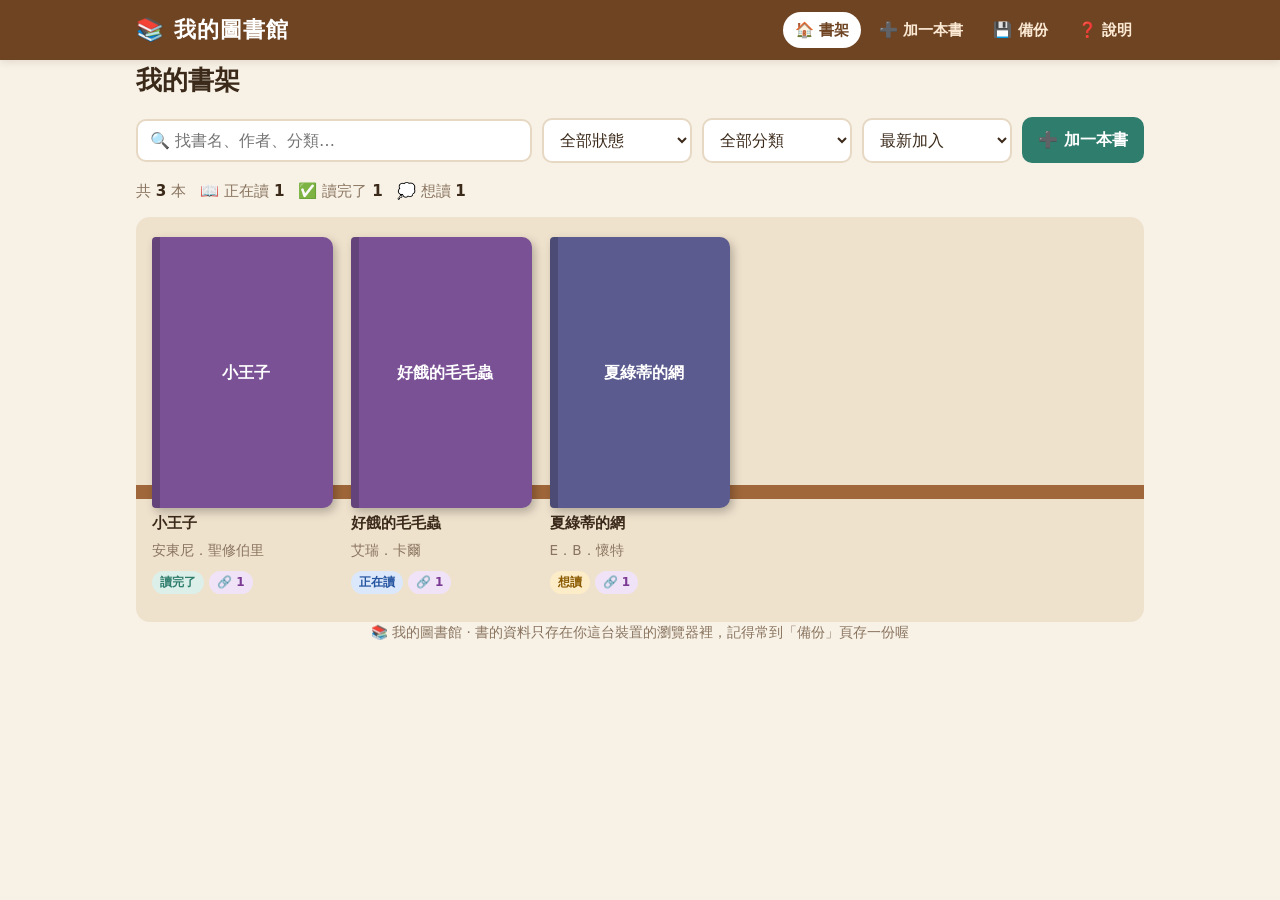
==== index.html @ d6ab2189 "我的圖書館：書架、加書（含多個連結）、書的頁面、備份、說明 Co-Authored-By: Claude Opus 5.5 <noreply@anthropic.com>" ====
<!doctype html>
<html lang="zh-Hant">
<head>
<meta charset="utf-8">
<meta name="viewport" content="width=device-width, initial-scale=1">
<title>我的圖書館</title>
<link rel="icon" href="data:image/svg+xml,<svg xmlns=%22http://www.w3.org/2000/svg%22 viewBox=%220 0 100 100%22><text y=%22.9em%22 font-size=%2290%22>📚</text></svg>">
<link rel="stylesheet" href="assets/style.css?v=1">
<script src="assets/app.js?v=1"></script>
</head>
<body>
<header class="top"><div class="wrap">
  <a class="logo" href="index.html">📚 我的圖書館</a>
  <nav class="tabs">
    <a href="index.html">🏠 書架</a>
    <a href="add.html">➕ 加一本書</a>
    <a href="backup.html">💾 備份</a>
    <a href="about.html">❓ 說明</a>
  </nav>
</div></header>
<main class="wrap">
  <h1>我的書架</h1>
  <div class="toolbar">
    <input id="q" type="search" placeholder="🔍 找書名、作者、分類…" aria-label="搜尋">
    <select id="fStatus" aria-label="閱讀狀態">
      <option value="">全部狀態</option>
      <option value="want">想讀</option>
      <option value="reading">正在讀</option>
      <option value="done">讀完了</option>
    </select>
    <select id="fCat" aria-label="分類"><option value="">全部分類</option></select>
    <select id="sort" aria-label="排序">
      <option value="new">最新加入</option>
      <option value="title">書名</option>
      <option value="rating">評分高到低</option>
    </select>
    <a class="btn" href="add.html">➕ 加一本書</a>
  </div>
  <div class="stats" id="stats"></div>
  <div id="shelf"></div>

<script>
const books = loadBooks();
const $ = id => document.getElementById(id);

const cats = [...new Set(books.map(b => b.category).filter(Boolean))].sort();
$('fCat').innerHTML += cats.map(c => `<option>${esc(c)}</option>`).join('');

function render() {
  const q = $('q').value.trim().toLowerCase();
  const st = $('fStatus').value, cat = $('fCat').value, sort = $('sort').value;
  let list = books.filter(b =>
    (!st || b.status === st) && (!cat || b.category === cat) &&
    (!q || [b.title, b.author, b.category, b.notes].join(' ').toLowerCase().includes(q)));
  if (sort === 'title') list.sort((a, b) => a.title.localeCompare(b.title, 'zh-Hant'));
  else if (sort === 'rating') list.sort((a, b) => (b.rating || 0) - (a.rating || 0));
  else list.sort((a, b) => (b.added || 0) - (a.added || 0));

  const count = s => books.filter(b => b.status === s).length;
  $('stats').innerHTML = `<span>共 <b>${books.length}</b> 本</span>
    <span>📖 正在讀 <b>${count('reading')}</b></span>
    <span>✅ 讀完了 <b>${count('done')}</b></span>
    <span>💭 想讀 <b>${count('want')}</b></span>`;

  if (!books.length) {
    $('shelf').innerHTML = `<div class="card empty"><div class="big">📭</div>
      <p>書架還是空的，來放第一本書吧！</p><a class="btn" href="add.html">➕ 加一本書</a></div>`;
    return;
  }
  if (!list.length) {
    $('shelf').innerHTML = `<div class="card empty"><div class="big">🔎</div><p>找不到符合的書。</p></div>`;
    return;
  }
  $('shelf').innerHTML = '<div class="shelf">' + list.map(b => `
    <a class="book" href="book.html?id=${encodeURIComponent(b.id)}">
      ${coverHtml(b)}
      <span class="t">${esc(b.title)}</span>
      ${b.author ? `<span class="a">${esc(b.author)}</span>` : ''}
      <span>${STATUS[b.status] ? `<span class="badge s-${b.status}">${STATUS[b.status]}</span>` : ''}
        ${(b.links || []).length ? `<span class="badge link">🔗 ${b.links.length}</span>` : ''}</span>
    </a>`).join('') + '</div>';
}
['q', 'fStatus', 'fCat', 'sort'].forEach(id => $(id).addEventListener('input', render));
render();
</script>
</main>
<footer>📚 我的圖書館 · 書的資料只存在你這台裝置的瀏覽器裡，記得常到「備份」頁存一份喔</footer>
</body>
</html>
---- assets/style.css ----
:root {
  --bg: #f7f1e6;
  --paper: #fffaf1;
  --ink: #3b2a1a;
  --muted: #8a7560;
  --wood: #a0673a;
  --wood-dark: #6e4423;
  --accent: #2f7d6d;
  --accent-soft: #dcefe9;
  --danger: #b4442f;
  --line: #e6d8c3;
  --shadow: 0 2px 8px rgba(80, 50, 20, .12);
}
* { box-sizing: border-box; }
body {
  margin: 0;
  background: var(--bg);
  color: var(--ink);
  font-family: "Noto Sans TC", "Microsoft JhengHei", system-ui, sans-serif;
  line-height: 1.6;
}
a { color: var(--accent); }
.wrap { max-width: 1040px; margin: 0 auto; padding: 0 16px; }

/* header */
header.top {
  background: var(--wood-dark);
  color: #fff;
  box-shadow: var(--shadow);
}
header.top .wrap {
  display: flex; align-items: center; justify-content: space-between;
  flex-wrap: wrap; gap: 8px; padding-top: 12px; padding-bottom: 12px;
}
.logo { font-size: 1.4rem; font-weight: 800; color: #fff; text-decoration: none; letter-spacing: 1px; }
nav.tabs { display: flex; gap: 6px; flex-wrap: wrap; }
nav.tabs a {
  color: #fbe9d4; text-decoration: none; padding: 6px 12px; border-radius: 999px;
  font-weight: 600; font-size: .95rem;
}
nav.tabs a:hover { background: rgba(255,255,255,.12); }
nav.tabs a.on { background: #fff; color: var(--wood-dark); }

main { padding: 24px 0 48px; }
h1 { font-size: 1.6rem; margin: 0 0 16px; }
.muted { color: var(--muted); }

/* buttons & forms */
.btn {
  display: inline-flex; align-items: center; gap: 6px;
  border: none; border-radius: 10px; padding: 10px 16px; font-size: 1rem;
  font-weight: 700; cursor: pointer; text-decoration: none;
  background: var(--accent); color: #fff; font-family: inherit;
}
.btn:hover { filter: brightness(1.08); }
.btn.ghost { background: transparent; color: var(--accent); border: 2px solid var(--accent); }
.btn.danger { background: var(--danger); }
.btn.small { padding: 6px 10px; font-size: .9rem; }

input, select, textarea {
  width: 100%; padding: 10px 12px; font-size: 1rem; font-family: inherit;
  border: 2px solid var(--line); border-radius: 10px; background: #fff; color: var(--ink);
}
input:focus, select:focus, textarea:focus { outline: none; border-color: var(--accent); }
label { font-weight: 700; display: block; margin-bottom: 4px; }
.field { margin-bottom: 16px; }
.row { display: grid; grid-template-columns: 1fr 1fr; gap: 16px; }
@media (max-width: 640px) { .row { grid-template-columns: 1fr; } }
.req { color: var(--danger); }

.card {
  background: var(--paper); border: 1px solid var(--line); border-radius: 14px;
  padding: 20px; box-shadow: var(--shadow);
}

/* toolbar */
.toolbar { display: flex; flex-wrap: wrap; gap: 10px; margin-bottom: 16px; align-items: center; }
.toolbar input { flex: 1 1 220px; width: auto; }
.toolbar select { flex: 0 1 150px; width: auto; }
.stats { display: flex; gap: 14px; flex-wrap: wrap; margin-bottom: 14px; color: var(--muted); font-size: .95rem; }
.stats b { color: var(--ink); }

/* shelf */
.shelf {
  display: grid; grid-template-columns: repeat(auto-fill, minmax(150px, 1fr)); gap: 22px 18px;
  padding: 20px 16px 28px; border-radius: 14px;
  background:
    repeating-linear-gradient(to bottom, transparent 0, transparent 268px, var(--wood) 268px, var(--wood) 282px),
    #efe2cd;
}
.book {
  text-decoration: none; color: var(--ink); display: flex; flex-direction: column; gap: 6px;
  transition: transform .15s;
}
.book:hover { transform: translateY(-4px); }
.cover {
  aspect-ratio: 2 / 3; border-radius: 4px 10px 10px 4px; overflow: hidden; position: relative;
  box-shadow: 3px 4px 10px rgba(0,0,0,.25); display: flex; align-items: center; justify-content: center;
  text-align: center; padding: 12px; color: #fff; font-weight: 800; font-size: 1rem;
  border-left: 8px solid rgba(0,0,0,.18);
}
.cover img { position: absolute; inset: 0; width: 100%; height: 100%; object-fit: cover; }
.book .t { font-weight: 700; font-size: .95rem; line-height: 1.3; }
.book .a { font-size: .85rem; color: var(--muted); }
.badge {
  display: inline-block; font-size: .75rem; padding: 2px 8px; border-radius: 999px;
  background: var(--accent-soft); color: var(--accent); font-weight: 700;
}
.badge.s-want { background: #fdecc8; color: #8a5a00; }
.badge.s-reading { background: #dbe8fb; color: #2554a0; }
.badge.s-done { background: var(--accent-soft); color: var(--accent); }
.badge.link { background: #f1e3f7; color: #7a3a93; }

.empty { text-align: center; padding: 48px 16px; }
.empty .big { font-size: 3rem; }

/* detail */
.detail { display: grid; grid-template-columns: 220px 1fr; gap: 28px; }
@media (max-width: 640px) { .detail { grid-template-columns: 1fr; } .detail .cover { max-width: 200px; } }
.meta { display: flex; flex-wrap: wrap; gap: 8px; margin: 8px 0 16px; }
.stars { color: #e3a21a; font-size: 1.2rem; letter-spacing: 2px; }
.links { list-style: none; padding: 0; margin: 0 0 16px; display: grid; gap: 8px; }
.links a {
  display: flex; align-items: center; gap: 10px; padding: 10px 14px; border-radius: 10px;
  background: #fff; border: 2px solid var(--line); text-decoration: none; font-weight: 700;
  word-break: break-all;
}
.links a:hover { border-color: var(--accent); }
.links small { color: var(--muted); font-weight: 400; display: block; }
.notes { white-space: pre-wrap; background: #fff; border-radius: 10px; padding: 14px; border: 1px dashed var(--line); }
.actions { display: flex; gap: 10px; flex-wrap: wrap; margin-top: 20px; }

/* link editor */
.link-row { display: grid; grid-template-columns: 1fr 2fr auto; gap: 8px; margin-bottom: 8px; }
@media (max-width: 640px) { .link-row { grid-template-columns: 1fr; } }
.star-pick button {
  background: none; border: none; font-size: 1.8rem; cursor: pointer; color: #d8c8b0; padding: 0 2px;
}
.star-pick button.on { color: #e3a21a; }

.toast {
  position: fixed; left: 50%; bottom: 24px; transform: translateX(-50%);
  background: var(--ink); color: #fff; padding: 10px 18px; border-radius: 999px;
  box-shadow: var(--shadow); opacity: 0; transition: opacity .25s; pointer-events: none;
}
.toast.show { opacity: 1; }
footer { text-align: center; color: var(--muted); font-size: .85rem; padding: 0 16px 32px; }
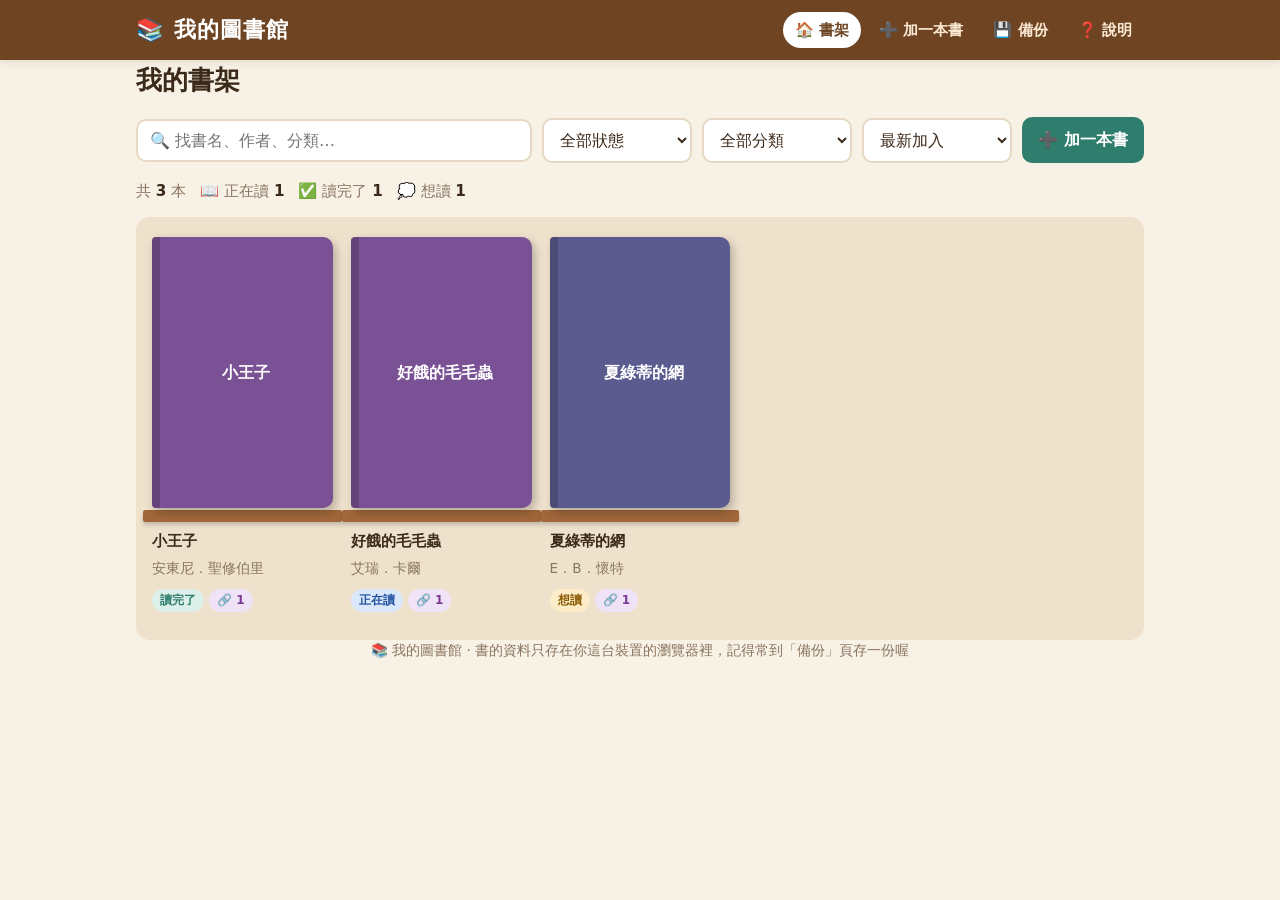
==== commit cd81c4e7: "修正：書架層板位置、中文網址顯示、編輯頁選單與提示 Co-Authored-By: Claude Opus 5.5 <noreply@anthropic.com>" ====
--- a/index.html
+++ b/index.html
@@ -5,8 +5,8 @@
 <meta name="viewport" content="width=device-width, initial-scale=1">
 <title>我的圖書館</title>
 <link rel="icon" href="data:image/svg+xml,<svg xmlns=%22http://www.w3.org/2000/svg%22 viewBox=%220 0 100 100%22><text y=%22.9em%22 font-size=%2290%22>📚</text></svg>">
-<link rel="stylesheet" href="assets/style.css?v=1">
-<script src="assets/app.js?v=1"></script>
+<link rel="stylesheet" href="assets/style.css?v=2">
+<script src="assets/app.js?v=2"></script>
 </head>
 <body>
 <header class="top"><div class="wrap">
@@ -74,6 +74,7 @@
   $('shelf').innerHTML = '<div class="shelf">' + list.map(b => `
     <a class="book" href="book.html?id=${encodeURIComponent(b.id)}">
       ${coverHtml(b)}
+      <span class="ledge"></span>
       <span class="t">${esc(b.title)}</span>
       ${b.author ? `<span class="a">${esc(b.author)}</span>` : ''}
       <span>${STATUS[b.status] ? `<span class="badge s-${b.status}">${STATUS[b.status]}</span>` : ''}
--- a/assets/style.css
+++ b/assets/style.css
@@ -84,9 +84,7 @@
 .shelf {
   display: grid; grid-template-columns: repeat(auto-fill, minmax(150px, 1fr)); gap: 22px 18px;
   padding: 20px 16px 28px; border-radius: 14px;
-  background:
-    repeating-linear-gradient(to bottom, transparent 0, transparent 268px, var(--wood) 268px, var(--wood) 282px),
-    #efe2cd;
+  background: #efe2cd;
 }
 .book {
   text-decoration: none; color: var(--ink); display: flex; flex-direction: column; gap: 6px;
@@ -100,6 +98,10 @@
   border-left: 8px solid rgba(0,0,0,.18);
 }
 .cover img { position: absolute; inset: 0; width: 100%; height: 100%; object-fit: cover; }
+.book .ledge {
+  height: 12px; margin: -4px -9px 4px; background: var(--wood);
+  border-radius: 2px; box-shadow: 0 3px 4px rgba(0,0,0,.18);
+}
 .book .t { font-weight: 700; font-size: .95rem; line-height: 1.3; }
 .book .a { font-size: .85rem; color: var(--muted); }
 .badge {
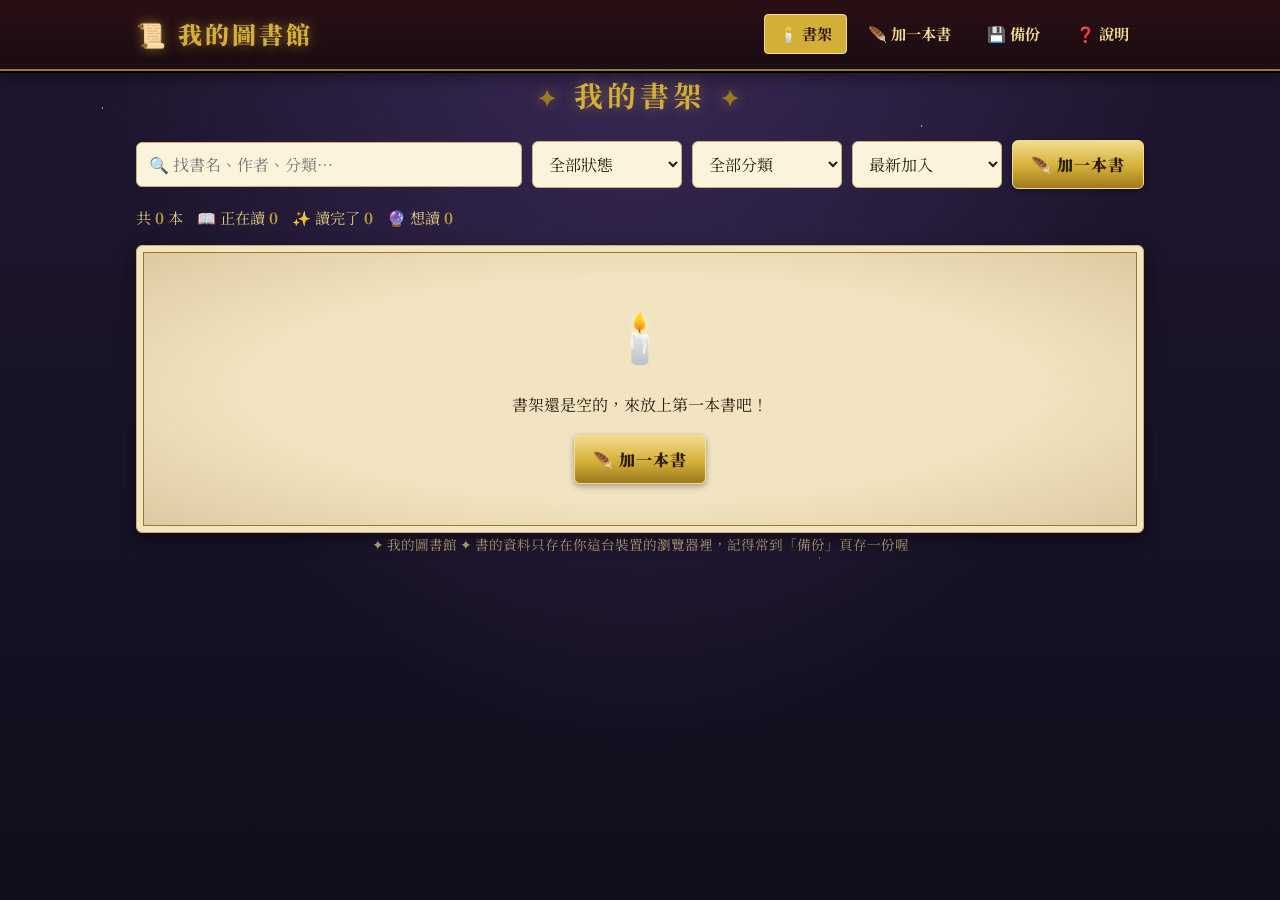
==== commit 9145c616: "改成魔法學院風格；拿掉連結功能和範例書 Co-Authored-By: Claude Opus 5.5 <noreply@anthropic.com>" ====
--- a/index.html
+++ b/index.html
@@ -3,17 +3,21 @@
 <head>
 <meta charset="utf-8">
 <meta name="viewport" content="width=device-width, initial-scale=1">
+<meta name="theme-color" content="#1a0c12">
 <title>我的圖書館</title>
-<link rel="icon" href="data:image/svg+xml,<svg xmlns=%22http://www.w3.org/2000/svg%22 viewBox=%220 0 100 100%22><text y=%22.9em%22 font-size=%2290%22>📚</text></svg>">
-<link rel="stylesheet" href="assets/style.css?v=2">
-<script src="assets/app.js?v=2"></script>
+<link rel="icon" href="data:image/svg+xml,<svg xmlns=%22http://www.w3.org/2000/svg%22 viewBox=%220 0 100 100%22><text y=%22.9em%22 font-size=%2290%22>📜</text></svg>">
+<link rel="preconnect" href="https://fonts.googleapis.com">
+<link rel="preconnect" href="https://fonts.gstatic.com" crossorigin>
+<link rel="stylesheet" href="https://fonts.googleapis.com/css2?family=Noto+Serif+TC:wght@400;700;900&display=swap">
+<link rel="stylesheet" href="assets/style.css?v=3">
+<script src="assets/app.js?v=3"></script>
 </head>
 <body>
 <header class="top"><div class="wrap">
-  <a class="logo" href="index.html">📚 我的圖書館</a>
+  <a class="logo" href="index.html">📜 我的圖書館</a>
   <nav class="tabs">
-    <a href="index.html">🏠 書架</a>
-    <a href="add.html">➕ 加一本書</a>
+    <a href="index.html">🕯️ 書架</a>
+    <a href="add.html">🪶 加一本書</a>
     <a href="backup.html">💾 備份</a>
     <a href="about.html">❓ 說明</a>
   </nav>
@@ -34,7 +38,7 @@
       <option value="title">書名</option>
       <option value="rating">評分高到低</option>
     </select>
-    <a class="btn" href="add.html">➕ 加一本書</a>
+    <a class="btn" href="add.html">🪶 加一本書</a>
   </div>
   <div class="stats" id="stats"></div>
   <div id="shelf"></div>
@@ -59,12 +63,12 @@
   const count = s => books.filter(b => b.status === s).length;
   $('stats').innerHTML = `<span>共 <b>${books.length}</b> 本</span>
     <span>📖 正在讀 <b>${count('reading')}</b></span>
-    <span>✅ 讀完了 <b>${count('done')}</b></span>
-    <span>💭 想讀 <b>${count('want')}</b></span>`;
+    <span>✨ 讀完了 <b>${count('done')}</b></span>
+    <span>🔮 想讀 <b>${count('want')}</b></span>`;
 
   if (!books.length) {
-    $('shelf').innerHTML = `<div class="card empty"><div class="big">📭</div>
-      <p>書架還是空的，來放第一本書吧！</p><a class="btn" href="add.html">➕ 加一本書</a></div>`;
+    $('shelf').innerHTML = `<div class="card empty"><div class="big">🕯️</div>
+      <p>書架還是空的，來放上第一本書吧！</p><a class="btn" href="add.html">🪶 加一本書</a></div>`;
     return;
   }
   if (!list.length) {
@@ -77,14 +81,13 @@
       <span class="ledge"></span>
       <span class="t">${esc(b.title)}</span>
       ${b.author ? `<span class="a">${esc(b.author)}</span>` : ''}
-      <span>${STATUS[b.status] ? `<span class="badge s-${b.status}">${STATUS[b.status]}</span>` : ''}
-        ${(b.links || []).length ? `<span class="badge link">🔗 ${b.links.length}</span>` : ''}</span>
+      ${STATUS[b.status] ? `<span><span class="badge s-${b.status}">${STATUS[b.status]}</span></span>` : ''}
     </a>`).join('') + '</div>';
 }
 ['q', 'fStatus', 'fCat', 'sort'].forEach(id => $(id).addEventListener('input', render));
 render();
 </script>
 </main>
-<footer>📚 我的圖書館 · 書的資料只存在你這台裝置的瀏覽器裡，記得常到「備份」頁存一份喔</footer>
+<footer>✦ 我的圖書館 ✦ 書的資料只存在你這台裝置的瀏覽器裡，記得常到「備份」頁存一份喔</footer>
 </body>
 </html>
--- a/assets/style.css
+++ b/assets/style.css
@@ -1,149 +1,198 @@
+/* 魔法學院圖書館風格：夜空、羊皮紙、金色、皮革書 */
 :root {
-  --bg: #f7f1e6;
-  --paper: #fffaf1;
-  --ink: #3b2a1a;
-  --muted: #8a7560;
-  --wood: #a0673a;
-  --wood-dark: #6e4423;
-  --accent: #2f7d6d;
-  --accent-soft: #dcefe9;
-  --danger: #b4442f;
-  --line: #e6d8c3;
-  --shadow: 0 2px 8px rgba(80, 50, 20, .12);
+  --night: #120e1c;
+  --night-2: #1f1730;
+  --parchment: #f2e4c1;
+  --parchment-light: #fbf3dc;
+  --parchment-edge: #c9ad72;
+  --ink: #2b1d10;
+  --muted: #7a6142;
+  --gold: #d4af37;
+  --gold-light: #f3dc8e;
+  --gold-dark: #9c7a1f;
+  --wine: #6e1c1c;
+  --wood: #3a2415;
+  --wood-light: #5b3a21;
+  --shadow: 0 6px 18px rgba(0, 0, 0, .45);
+  --serif: "Noto Serif TC", "PMingLiU", "Songti TC", serif;
 }
 * { box-sizing: border-box; }
+html { background: var(--night); }
 body {
   margin: 0;
-  background: var(--bg);
-  color: var(--ink);
-  font-family: "Noto Sans TC", "Microsoft JhengHei", system-ui, sans-serif;
-  line-height: 1.6;
+  color: var(--parchment);
+  font-family: var(--serif);
+  line-height: 1.7;
+  min-height: 100vh;
+  background:
+    radial-gradient(1.5px 1.5px at 8% 12%, #fff8 50%, transparent 51%),
+    radial-gradient(1px 1px at 23% 38%, #fff7 50%, transparent 51%),
+    radial-gradient(1.5px 1.5px at 41% 8%, #fff9 50%, transparent 51%),
+    radial-gradient(1px 1px at 57% 27%, #fff6 50%, transparent 51%),
+    radial-gradient(2px 2px at 72% 14%, #f3dc8eaa 50%, transparent 51%),
+    radial-gradient(1px 1px at 86% 33%, #fff8 50%, transparent 51%),
+    radial-gradient(1.5px 1.5px at 93% 6%, #fff7 50%, transparent 51%),
+    radial-gradient(1px 1px at 15% 70%, #fff5 50%, transparent 51%),
+    radial-gradient(1.5px 1.5px at 64% 62%, #fff5 50%, transparent 51%),
+    radial-gradient(1px 1px at 90% 80%, #fff6 50%, transparent 51%),
+    radial-gradient(ellipse at 50% -10%, #3b2a5a 0%, transparent 60%),
+    linear-gradient(to bottom, var(--night-2), var(--night));
+  background-attachment: fixed;
 }
-a { color: var(--accent); }
+a { color: var(--gold-light); }
 .wrap { max-width: 1040px; margin: 0 auto; padding: 0 16px; }
 
 /* header */
 header.top {
-  background: var(--wood-dark);
-  color: #fff;
-  box-shadow: var(--shadow);
+  background: linear-gradient(to bottom, #2a0f14, #1a0c12);
+  border-bottom: 2px solid var(--gold-dark);
+  box-shadow: 0 2px 0 #000, var(--shadow);
 }
 header.top .wrap {
   display: flex; align-items: center; justify-content: space-between;
-  flex-wrap: wrap; gap: 8px; padding-top: 12px; padding-bottom: 12px;
+  flex-wrap: wrap; gap: 8px; padding-top: 14px; padding-bottom: 14px;
 }
-.logo { font-size: 1.4rem; font-weight: 800; color: #fff; text-decoration: none; letter-spacing: 1px; }
+.logo {
+  font-size: 1.5rem; font-weight: 900; color: var(--gold); text-decoration: none; letter-spacing: 3px;
+  text-shadow: 0 0 12px rgba(212, 175, 55, .55);
+}
 nav.tabs { display: flex; gap: 6px; flex-wrap: wrap; }
 nav.tabs a {
-  color: #fbe9d4; text-decoration: none; padding: 6px 12px; border-radius: 999px;
-  font-weight: 600; font-size: .95rem;
+  color: var(--gold-light); text-decoration: none; padding: 6px 14px; border-radius: 4px;
+  font-weight: 700; font-size: .95rem; border: 1px solid transparent;
 }
-nav.tabs a:hover { background: rgba(255,255,255,.12); }
-nav.tabs a.on { background: #fff; color: var(--wood-dark); }
+nav.tabs a:hover { border-color: var(--gold-dark); }
+nav.tabs a.on { background: var(--gold); color: #2a0f14; border-color: var(--gold-light); }
 
-main { padding: 24px 0 48px; }
-h1 { font-size: 1.6rem; margin: 0 0 16px; }
+main { padding: 28px 0 48px; }
+h1 {
+  font-size: 1.8rem; margin: 0 0 20px; color: var(--gold); text-align: center; letter-spacing: 4px;
+  text-shadow: 0 0 14px rgba(212, 175, 55, .45);
+}
+h1::before, h1::after { content: "✦"; font-size: .8em; margin: 0 .6em; color: var(--gold-dark); }
+h2 { font-weight: 900; }
 .muted { color: var(--muted); }
 
 /* buttons & forms */
 .btn {
   display: inline-flex; align-items: center; gap: 6px;
-  border: none; border-radius: 10px; padding: 10px 16px; font-size: 1rem;
-  font-weight: 700; cursor: pointer; text-decoration: none;
-  background: var(--accent); color: #fff; font-family: inherit;
+  border: 1px solid var(--gold-light); border-radius: 6px; padding: 10px 18px; font-size: 1rem;
+  font-weight: 900; cursor: pointer; text-decoration: none; font-family: inherit; letter-spacing: 1px;
+  background: linear-gradient(to bottom, var(--gold-light), var(--gold) 55%, var(--gold-dark));
+  color: #2a1a05; box-shadow: 0 2px 6px rgba(0, 0, 0, .35);
 }
-.btn:hover { filter: brightness(1.08); }
-.btn.ghost { background: transparent; color: var(--accent); border: 2px solid var(--accent); }
-.btn.danger { background: var(--danger); }
+.btn:hover { filter: brightness(1.1); }
+.btn.ghost { background: transparent; color: var(--ink); border: 2px solid var(--gold-dark); box-shadow: none; }
+.btn.danger { background: linear-gradient(to bottom, #8c2a2a, var(--wine)); color: var(--parchment-light); border-color: #b0504a; }
 .btn.small { padding: 6px 10px; font-size: .9rem; }
 
 input, select, textarea {
   width: 100%; padding: 10px 12px; font-size: 1rem; font-family: inherit;
-  border: 2px solid var(--line); border-radius: 10px; background: #fff; color: var(--ink);
+  border: 1px solid var(--parchment-edge); border-radius: 6px; background: var(--parchment-light); color: var(--ink);
 }
-input:focus, select:focus, textarea:focus { outline: none; border-color: var(--accent); }
-label { font-weight: 700; display: block; margin-bottom: 4px; }
+input:focus, select:focus, textarea:focus { outline: none; border-color: var(--gold-dark); box-shadow: 0 0 0 3px rgba(212, 175, 55, .35); }
+label { font-weight: 900; display: block; margin-bottom: 4px; }
 .field { margin-bottom: 16px; }
 .row { display: grid; grid-template-columns: 1fr 1fr; gap: 16px; }
 @media (max-width: 640px) { .row { grid-template-columns: 1fr; } }
-.req { color: var(--danger); }
+.req { color: var(--wine); }
 
+/* 羊皮紙卡片 */
 .card {
-  background: var(--paper); border: 1px solid var(--line); border-radius: 14px;
-  padding: 20px; box-shadow: var(--shadow);
+  background:
+    radial-gradient(ellipse at center, transparent 55%, rgba(140, 100, 40, .22) 100%),
+    var(--parchment);
+  color: var(--ink);
+  border-radius: 6px; padding: 24px;
+  border: 1px solid var(--parchment-edge);
+  box-shadow: inset 0 0 0 6px var(--parchment), inset 0 0 0 7px var(--gold-dark), var(--shadow);
 }
+.card h2 { color: var(--wine); }
+.card a:not(.btn) { color: var(--wine); }
 
 /* toolbar */
 .toolbar { display: flex; flex-wrap: wrap; gap: 10px; margin-bottom: 16px; align-items: center; }
 .toolbar input { flex: 1 1 220px; width: auto; }
 .toolbar select { flex: 0 1 150px; width: auto; }
-.stats { display: flex; gap: 14px; flex-wrap: wrap; margin-bottom: 14px; color: var(--muted); font-size: .95rem; }
-.stats b { color: var(--ink); }
+.stats { display: flex; gap: 14px; flex-wrap: wrap; margin-bottom: 14px; color: var(--gold-light); font-size: .95rem; opacity: .9; }
+.stats b { color: var(--gold); }
 
-/* shelf */
+/* 書架 */
 .shelf {
-  display: grid; grid-template-columns: repeat(auto-fill, minmax(150px, 1fr)); gap: 22px 18px;
-  padding: 20px 16px 28px; border-radius: 14px;
-  background: #efe2cd;
+  display: grid; grid-template-columns: repeat(auto-fill, minmax(150px, 1fr)); gap: 26px 18px;
+  padding: 22px 16px 28px; border-radius: 6px;
+  background: linear-gradient(to bottom, #24160c, var(--wood));
+  border: 3px solid var(--wood-light);
+  box-shadow: inset 0 0 30px rgba(0, 0, 0, .7), var(--shadow);
 }
 .book {
-  text-decoration: none; color: var(--ink); display: flex; flex-direction: column; gap: 6px;
-  transition: transform .15s;
+  text-decoration: none; color: var(--parchment); display: flex; flex-direction: column; gap: 6px;
+  transition: transform .2s;
 }
-.book:hover { transform: translateY(-4px); }
+.book:hover { transform: translateY(-5px); }
+.book:hover .cover { box-shadow: 0 0 18px rgba(243, 220, 142, .55), 3px 4px 10px rgba(0, 0, 0, .5); }
 .cover {
-  aspect-ratio: 2 / 3; border-radius: 4px 10px 10px 4px; overflow: hidden; position: relative;
-  box-shadow: 3px 4px 10px rgba(0,0,0,.25); display: flex; align-items: center; justify-content: center;
-  text-align: center; padding: 12px; color: #fff; font-weight: 800; font-size: 1rem;
-  border-left: 8px solid rgba(0,0,0,.18);
+  aspect-ratio: 2 / 3; border-radius: 3px 8px 8px 3px; overflow: hidden; position: relative;
+  display: flex; align-items: center; justify-content: center; text-align: center; padding: 18px 14px;
+  background:
+    linear-gradient(to right, rgba(0, 0, 0, .45) 0, rgba(255, 255, 255, .08) 6%, transparent 12%),
+    radial-gradient(ellipse at 40% 30%, rgba(255, 255, 255, .12), transparent 60%),
+    var(--leather, #5b1a1a);
+  box-shadow: 3px 4px 10px rgba(0, 0, 0, .55);
+  transition: box-shadow .2s;
 }
-.cover img { position: absolute; inset: 0; width: 100%; height: 100%; object-fit: cover; }
+.cover::after { /* 燙金邊框 */
+  content: ""; position: absolute; inset: 8px 8px 8px 14px; border: 1px solid var(--gold);
+  outline: 1px solid rgba(212, 175, 55, .45); outline-offset: 3px; pointer-events: none; z-index: 2;
+}
+.cover-title {
+  color: var(--gold-light); font-weight: 900; font-size: 1rem; line-height: 1.4; letter-spacing: 1px;
+  text-shadow: 0 1px 2px #000; word-break: break-word;
+}
+.cover img { position: absolute; inset: 0; width: 100%; height: 100%; object-fit: cover; z-index: 1; }
 .book .ledge {
-  height: 12px; margin: -4px -9px 4px; background: var(--wood);
-  border-radius: 2px; box-shadow: 0 3px 4px rgba(0,0,0,.18);
+  height: 12px; margin: -4px -9px 4px;
+  background: linear-gradient(to bottom, #7a5230, var(--wood-light));
+  border-top: 1px solid var(--gold-dark);
+  border-radius: 2px; box-shadow: 0 4px 6px rgba(0, 0, 0, .5);
 }
-.book .t { font-weight: 700; font-size: .95rem; line-height: 1.3; }
-.book .a { font-size: .85rem; color: var(--muted); }
+.book .t { font-weight: 900; font-size: .95rem; line-height: 1.35; color: var(--parchment); }
+.book .a { font-size: .85rem; color: #c9b48a; }
 .badge {
-  display: inline-block; font-size: .75rem; padding: 2px 8px; border-radius: 999px;
-  background: var(--accent-soft); color: var(--accent); font-weight: 700;
+  display: inline-block; font-size: .75rem; padding: 1px 8px; border-radius: 3px;
+  background: var(--parchment); color: var(--ink); font-weight: 900; border: 1px solid var(--gold-dark);
 }
-.badge.s-want { background: #fdecc8; color: #8a5a00; }
-.badge.s-reading { background: #dbe8fb; color: #2554a0; }
-.badge.s-done { background: var(--accent-soft); color: var(--accent); }
-.badge.link { background: #f1e3f7; color: #7a3a93; }
+.badge.s-want { background: #e8d9f2; color: #4a2a63; }
+.badge.s-reading { background: #f3dc8e; color: #5a3d00; }
+.badge.s-done { background: #cfe6d3; color: #1d4a2a; }
 
 .empty { text-align: center; padding: 48px 16px; }
 .empty .big { font-size: 3rem; }
 
-/* detail */
+/* 書的頁面 */
 .detail { display: grid; grid-template-columns: 220px 1fr; gap: 28px; }
 @media (max-width: 640px) { .detail { grid-template-columns: 1fr; } .detail .cover { max-width: 200px; } }
-.meta { display: flex; flex-wrap: wrap; gap: 8px; margin: 8px 0 16px; }
-.stars { color: #e3a21a; font-size: 1.2rem; letter-spacing: 2px; }
-.links { list-style: none; padding: 0; margin: 0 0 16px; display: grid; gap: 8px; }
-.links a {
-  display: flex; align-items: center; gap: 10px; padding: 10px 14px; border-radius: 10px;
-  background: #fff; border: 2px solid var(--line); text-decoration: none; font-weight: 700;
-  word-break: break-all;
+.detail h1 { text-align: left; color: var(--wine); text-shadow: none; letter-spacing: 2px; }
+.detail h1::before, .detail h1::after { content: none; }
+.meta { display: flex; flex-wrap: wrap; gap: 8px; margin: 8px 0 16px; align-items: center; }
+.stars { color: var(--gold-dark); font-size: 1.2rem; letter-spacing: 2px; }
+.notes {
+  white-space: pre-wrap; background: var(--parchment-light); border-radius: 4px; padding: 14px 16px;
+  border-left: 4px solid var(--wine); font-style: italic;
 }
-.links a:hover { border-color: var(--accent); }
-.links small { color: var(--muted); font-weight: 400; display: block; }
-.notes { white-space: pre-wrap; background: #fff; border-radius: 10px; padding: 14px; border: 1px dashed var(--line); }
 .actions { display: flex; gap: 10px; flex-wrap: wrap; margin-top: 20px; }
+.back { display: inline-block; margin-bottom: 12px; color: var(--gold-light); }
 
-/* link editor */
-.link-row { display: grid; grid-template-columns: 1fr 2fr auto; gap: 8px; margin-bottom: 8px; }
-@media (max-width: 640px) { .link-row { grid-template-columns: 1fr; } }
 .star-pick button {
-  background: none; border: none; font-size: 1.8rem; cursor: pointer; color: #d8c8b0; padding: 0 2px;
+  background: none; border: none; font-size: 1.8rem; cursor: pointer; color: #cbb98f; padding: 0 2px;
 }
-.star-pick button.on { color: #e3a21a; }
+.star-pick button.on { color: var(--gold-dark); text-shadow: 0 0 6px rgba(212, 175, 55, .6); }
 
 .toast {
   position: fixed; left: 50%; bottom: 24px; transform: translateX(-50%);
-  background: var(--ink); color: #fff; padding: 10px 18px; border-radius: 999px;
-  box-shadow: var(--shadow); opacity: 0; transition: opacity .25s; pointer-events: none;
+  background: var(--night-2); color: var(--gold-light); padding: 10px 20px; border-radius: 6px;
+  border: 1px solid var(--gold); box-shadow: 0 0 18px rgba(212, 175, 55, .4);
+  opacity: 0; transition: opacity .25s; pointer-events: none; font-weight: 700;
 }
 .toast.show { opacity: 1; }
-footer { text-align: center; color: var(--muted); font-size: .85rem; padding: 0 16px 32px; }
+footer { text-align: center; color: #a8946b; font-size: .85rem; padding: 0 16px 32px; }
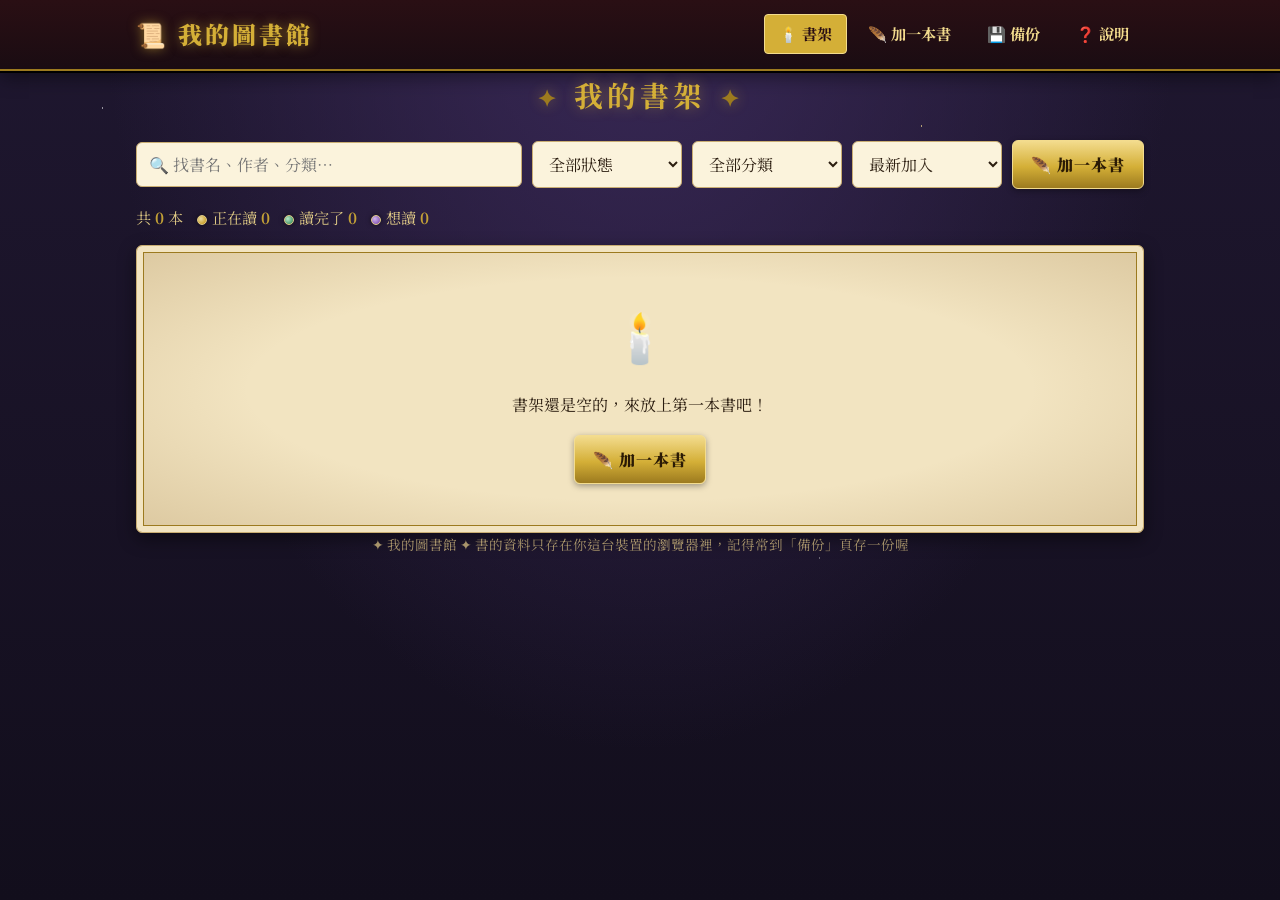
==== commit 96f69cf3: "書架改成書背模式 Co-Authored-By: Claude Opus 5.5 <noreply@anthropic.com>" ====
--- a/index.html
+++ b/index.html
@@ -9,8 +9,8 @@
 <link rel="preconnect" href="https://fonts.googleapis.com">
 <link rel="preconnect" href="https://fonts.gstatic.com" crossorigin>
 <link rel="stylesheet" href="https://fonts.googleapis.com/css2?family=Noto+Serif+TC:wght@400;700;900&display=swap">
-<link rel="stylesheet" href="assets/style.css?v=3">
-<script src="assets/app.js?v=3"></script>
+<link rel="stylesheet" href="assets/style.css?v=4">
+<script src="assets/app.js?v=4"></script>
 </head>
 <body>
 <header class="top"><div class="wrap">
@@ -62,9 +62,9 @@
 
   const count = s => books.filter(b => b.status === s).length;
   $('stats').innerHTML = `<span>共 <b>${books.length}</b> 本</span>
-    <span>📖 正在讀 <b>${count('reading')}</b></span>
-    <span>✨ 讀完了 <b>${count('done')}</b></span>
-    <span>🔮 想讀 <b>${count('want')}</b></span>`;
+    <span><i class="gem s-reading"></i>正在讀 <b>${count('reading')}</b></span>
+    <span><i class="gem s-done"></i>讀完了 <b>${count('done')}</b></span>
+    <span><i class="gem s-want"></i>想讀 <b>${count('want')}</b></span>`;
 
   if (!books.length) {
     $('shelf').innerHTML = `<div class="card empty"><div class="big">🕯️</div>
@@ -75,14 +75,24 @@
     $('shelf').innerHTML = `<div class="card empty"><div class="big">🔎</div><p>找不到符合的書。</p></div>`;
     return;
   }
-  $('shelf').innerHTML = '<div class="shelf">' + list.map(b => `
-    <a class="book" href="book.html?id=${encodeURIComponent(b.id)}">
-      ${coverHtml(b)}
-      <span class="ledge"></span>
-      <span class="t">${esc(b.title)}</span>
-      ${b.author ? `<span class="a">${esc(b.author)}</span>` : ''}
-      ${STATUS[b.status] ? `<span><span class="badge s-${b.status}">${STATUS[b.status]}</span></span>` : ''}
-    </a>`).join('') + '</div>';
+  $('shelf').innerHTML = '<div class="shelf spines">' + list.map(spineHtml).join('') + '</div>';
+}
+
+// 書背：高度、寬度、花紋依書名決定，每本書都長得不太一樣
+function spineHtml(b) {
+  let h = 0;
+  for (const ch of String(b.id) + b.title) h = (h * 33 + ch.codePointAt(0)) >>> 0;
+  const height = 190 + (h % 7) * 10;            // 190–250px
+  const width = 46 + ((h >>> 3) % 5) * 6;       // 46–70px
+  const deco = (h >>> 6) % 3;                   // 三種燙金花紋
+  const tip = [b.title, b.author, STATUS[b.status]].filter(Boolean).join('｜');
+  return `<a class="spine deco-${deco}" href="book.html?id=${encodeURIComponent(b.id)}"
+      style="--leather:${colorFor(b.title)};height:${height}px;width:${width}px;margin-top:${286 - height}px"
+      title="${esc(tip)}" aria-label="${esc(tip)}">
+    <span class="sp-title">${esc(b.title)}</span>
+    ${b.author ? `<span class="sp-author">${esc(b.author)}</span>` : ''}
+    ${STATUS[b.status] ? `<i class="gem s-${b.status}"></i>` : ''}
+  </a>`;
 }
 ['q', 'fStatus', 'fCat', 'sort'].forEach(id => $(id).addEventListener('input', render));
 render();
--- a/assets/style.css
+++ b/assets/style.css
@@ -166,6 +166,64 @@
 .badge.s-reading { background: #f3dc8e; color: #5a3d00; }
 .badge.s-done { background: #cfe6d3; color: #1d4a2a; }
 
+/* 書背模式：每一層高 300px，最下面 14px 是木頭層板 */
+.shelf.spines {
+  display: flex; flex-wrap: wrap; align-items: flex-end; gap: 0 4px;
+  padding: 0 16px; grid-template-columns: none;
+  background:
+    repeating-linear-gradient(to bottom,
+      transparent 0, transparent 286px,
+      var(--gold-dark) 286px, #7a5230 287px, var(--wood-light) 296px, #1a0f07 300px),
+    linear-gradient(to bottom, #24160c, var(--wood));
+}
+.spine {
+  position: relative; flex: none; margin-bottom: 14px; /* 站在層板上 */
+  display: flex; flex-direction: column; align-items: center; justify-content: space-between;
+  padding: 26px 0 14px; text-decoration: none; overflow: hidden;
+  border-radius: 3px 3px 2px 2px;
+  background:
+    linear-gradient(to right, rgba(0,0,0,.55) 0, rgba(255,255,255,.14) 22%, rgba(255,255,255,.04) 45%, rgba(0,0,0,.35) 100%),
+    var(--leather, #5b1a1a);
+  box-shadow: inset 0 0 0 1px rgba(0,0,0,.5), 2px 0 4px rgba(0,0,0,.4);
+  transition: transform .2s, box-shadow .2s;
+}
+.spine:hover, .spine:focus-visible {
+  transform: translateY(-12px);
+  box-shadow: inset 0 0 0 1px rgba(0,0,0,.5), 0 0 16px rgba(243,220,142,.55);
+  outline: none;
+}
+/* 燙金橫條 */
+.spine::before, .spine::after {
+  content: ""; position: absolute; left: 0; right: 0; height: 10px; pointer-events: none;
+  border-top: 2px solid var(--gold); border-bottom: 2px solid var(--gold);
+}
+.spine::before { top: 8px; }
+.spine::after { bottom: 30px; }
+.spine.deco-1::before { height: 4px; border-bottom-width: 1px; }
+.spine.deco-1::after { height: 4px; border-top-width: 1px; }
+.spine.deco-2::before, .spine.deco-2::after { height: 0; border-bottom: none; border-top-width: 3px; }
+.sp-title {
+  writing-mode: vertical-rl; text-orientation: mixed;
+  color: var(--gold-light); font-weight: 900; font-size: 1rem; letter-spacing: 2px; line-height: 1.15;
+  text-shadow: 0 1px 2px #000;
+  flex: 1 1 auto; min-height: 0; max-height: 100%; overflow: hidden; padding: 4px 0;
+}
+.sp-author {
+  writing-mode: vertical-rl; color: #d8c592; font-size: .7rem; letter-spacing: 1px;
+  max-height: 64px; overflow: hidden; margin: 6px 0 22px; opacity: .9;
+}
+.spine .gem { position: absolute; bottom: 10px; left: 50%; transform: translateX(-50%); }
+.gem {
+  display: inline-block; width: 10px; height: 10px; border-radius: 50%; margin-right: 5px;
+  vertical-align: middle; border: 1px solid var(--gold-light); box-shadow: 0 0 5px rgba(0,0,0,.6);
+}
+.gem.s-want { background: radial-gradient(circle at 35% 35%, #e2c6ff, #7a3fb5); }
+.gem.s-reading { background: radial-gradient(circle at 35% 35%, #fff2b0, #d49a00); }
+.gem.s-done { background: radial-gradient(circle at 35% 35%, #c8ffd8, #23864a); }
+@media (max-width: 640px) {
+  .sp-title { font-size: .9rem; }
+}
+
 .empty { text-align: center; padding: 48px 16px; }
 .empty .big { font-size: 3rem; }
 
